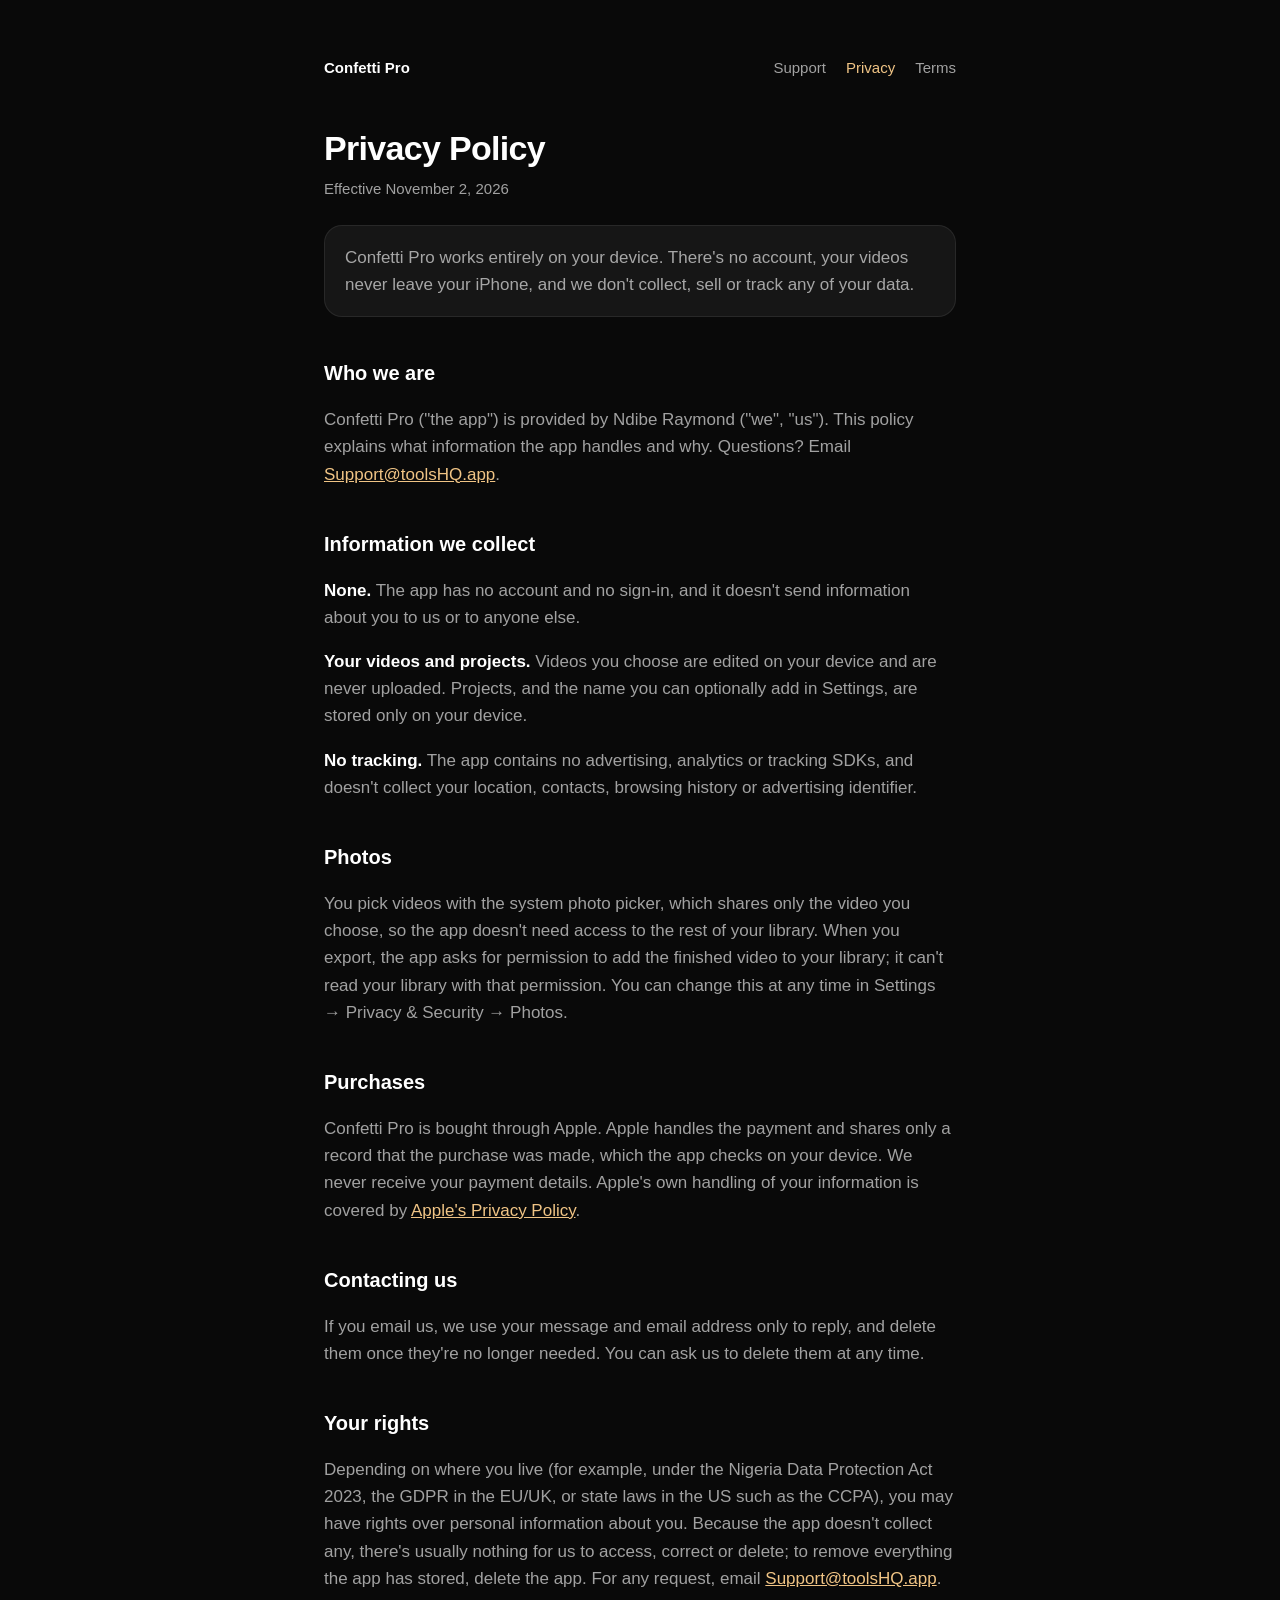
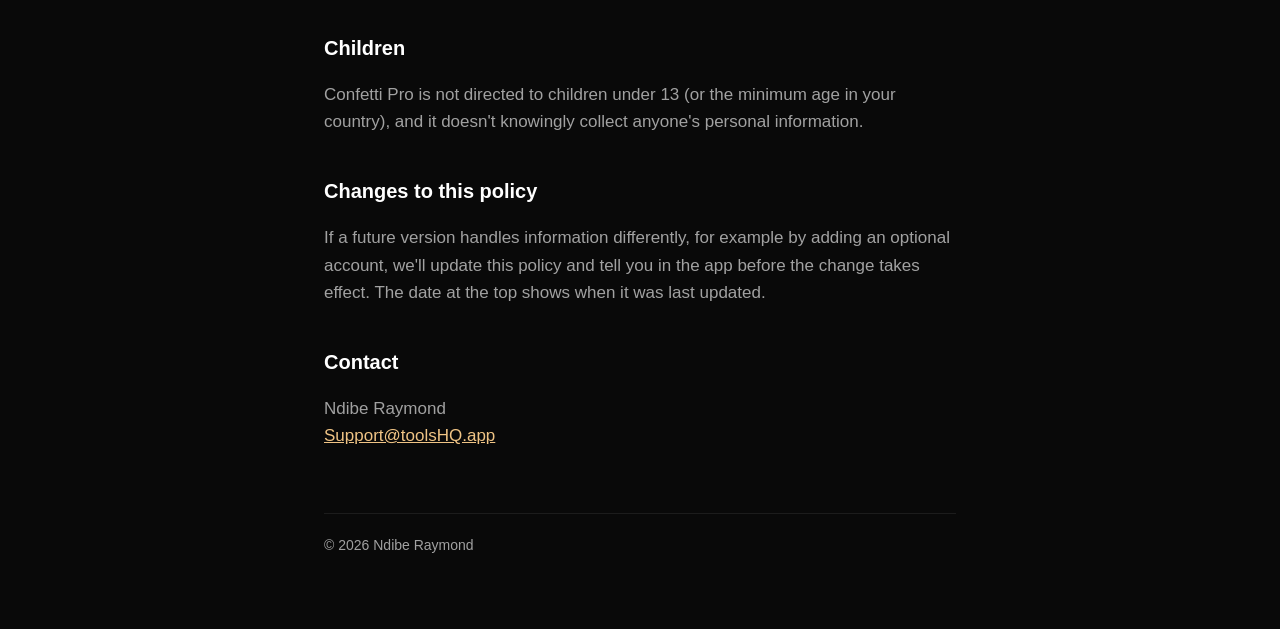
==== privacy.html @ 665484af "Support, privacy and terms pages for Confetti Pro" ====
<!DOCTYPE html>
<html lang="en">
<head>
  <meta charset="utf-8">
  <meta name="viewport" content="width=device-width, initial-scale=1">
  <title>Privacy Policy · Confetti Pro</title>
  <meta name="description" content="Confetti Pro works entirely on your device and doesn't collect, sell or track any of your data.">
  <link rel="stylesheet" href="style.css">
</head>
<body>
<main>
  <nav>
    <a class="brand" href="index.html">Confetti Pro</a>
    <a href="index.html">Support</a>
    <a href="privacy.html" aria-current="page">Privacy</a>
    <a href="terms.html">Terms</a>
  </nav>

  <h1>Privacy Policy</h1>
  <p class="updated">Effective November 2, 2026</p>
  <p class="summary">Confetti Pro works entirely on your device. There's no account, your videos never leave your iPhone, and we don't collect, sell or track any of your data.</p>

  <h2>Who we are</h2>
  <p>Confetti Pro ("the app") is provided by Ndibe Raymond ("we", "us"). This policy explains what information the app handles and why. Questions? Email <a href="mailto:Support@toolsHQ.app">Support@toolsHQ.app</a>.</p>

  <h2>Information we collect</h2>
  <p><strong>None.</strong> The app has no account and no sign-in, and it doesn't send information about you to us or to anyone else.</p>
  <p><strong>Your videos and projects.</strong> Videos you choose are edited on your device and are never uploaded. Projects, and the name you can optionally add in Settings, are stored only on your device.</p>
  <p><strong>No tracking.</strong> The app contains no advertising, analytics or tracking SDKs, and doesn't collect your location, contacts, browsing history or advertising identifier.</p>

  <h2>Photos</h2>
  <p>You pick videos with the system photo picker, which shares only the video you choose, so the app doesn't need access to the rest of your library. When you export, the app asks for permission to add the finished video to your library; it can't read your library with that permission. You can change this at any time in Settings → Privacy &amp; Security → Photos.</p>

  <h2>Purchases</h2>
  <p>Confetti Pro is bought through Apple. Apple handles the payment and shares only a record that the purchase was made, which the app checks on your device. We never receive your payment details. Apple's own handling of your information is covered by <a href="https://www.apple.com/legal/privacy/">Apple's Privacy Policy</a>.</p>

  <h2>Contacting us</h2>
  <p>If you email us, we use your message and email address only to reply, and delete them once they're no longer needed. You can ask us to delete them at any time.</p>

  <h2>Your rights</h2>
  <p>Depending on where you live (for example, under the Nigeria Data Protection Act 2023, the GDPR in the EU/UK, or state laws in the US such as the CCPA), you may have rights over personal information about you. Because the app doesn't collect any, there's usually nothing for us to access, correct or delete; to remove everything the app has stored, delete the app. For any request, email <a href="mailto:Support@toolsHQ.app">Support@toolsHQ.app</a>.</p>

  <h2>Children</h2>
  <p>Confetti Pro is not directed to children under 13 (or the minimum age in your country), and it doesn't knowingly collect anyone's personal information.</p>

  <h2>Changes to this policy</h2>
  <p>If a future version handles information differently, for example by adding an optional account, we'll update this policy and tell you in the app before the change takes effect. The date at the top shows when it was last updated.</p>

  <h2>Contact</h2>
  <p>Ndibe Raymond<br><a href="mailto:Support@toolsHQ.app">Support@toolsHQ.app</a></p>

  <footer>© 2026 Ndibe Raymond</footer>
</main>
</body>
</html>
---- style.css ----
/* Matches the app: near-black canvas, white text, champagne gold accents. */
:root {
  --canvas: #090909;
  --surface: #161616;
  --hairline: rgba(255, 255, 255, 0.08);
  --text: #ffffff;
  --text-secondary: rgba(255, 255, 255, 0.62);
  --gold: #f0c485;
  --gold-bright: #ffd678;
}

* { box-sizing: border-box; }

html { color-scheme: dark; }

body {
  margin: 0;
  background: var(--canvas);
  color: var(--text);
  font: 17px/1.6 -apple-system, BlinkMacSystemFont, "SF Pro Text", "Helvetica Neue", Arial, sans-serif;
  -webkit-font-smoothing: antialiased;
}

main {
  max-width: 680px;
  margin: 0 auto;
  padding: 56px 24px 72px;
}

nav {
  display: flex;
  gap: 20px;
  margin-bottom: 48px;
  font-size: 15px;
}

nav a { color: var(--text-secondary); text-decoration: none; }
nav a:hover, nav a[aria-current="page"] { color: var(--gold); }

.brand { color: var(--text); font-weight: 600; margin-right: auto; }

h1 {
  font-size: 34px;
  line-height: 1.2;
  letter-spacing: -0.02em;
  margin: 0 0 8px;
}

h2 {
  font-size: 20px;
  margin: 40px 0 8px;
}

.updated { color: var(--text-secondary); font-size: 15px; margin: 0 0 24px; }

.summary {
  background: var(--surface);
  border: 1px solid var(--hairline);
  border-radius: 18px;
  padding: 18px 20px;
  margin: 0 0 8px;
}

p, li { color: var(--text-secondary); }
strong { color: var(--text); font-weight: 600; }
a { color: var(--gold); }
a:hover { color: var(--gold-bright); }
ul { padding-left: 22px; }
li { margin: 6px 0; }

footer {
  margin-top: 64px;
  padding-top: 20px;
  border-top: 1px solid var(--hairline);
  color: var(--text-secondary);
  font-size: 14px;
}
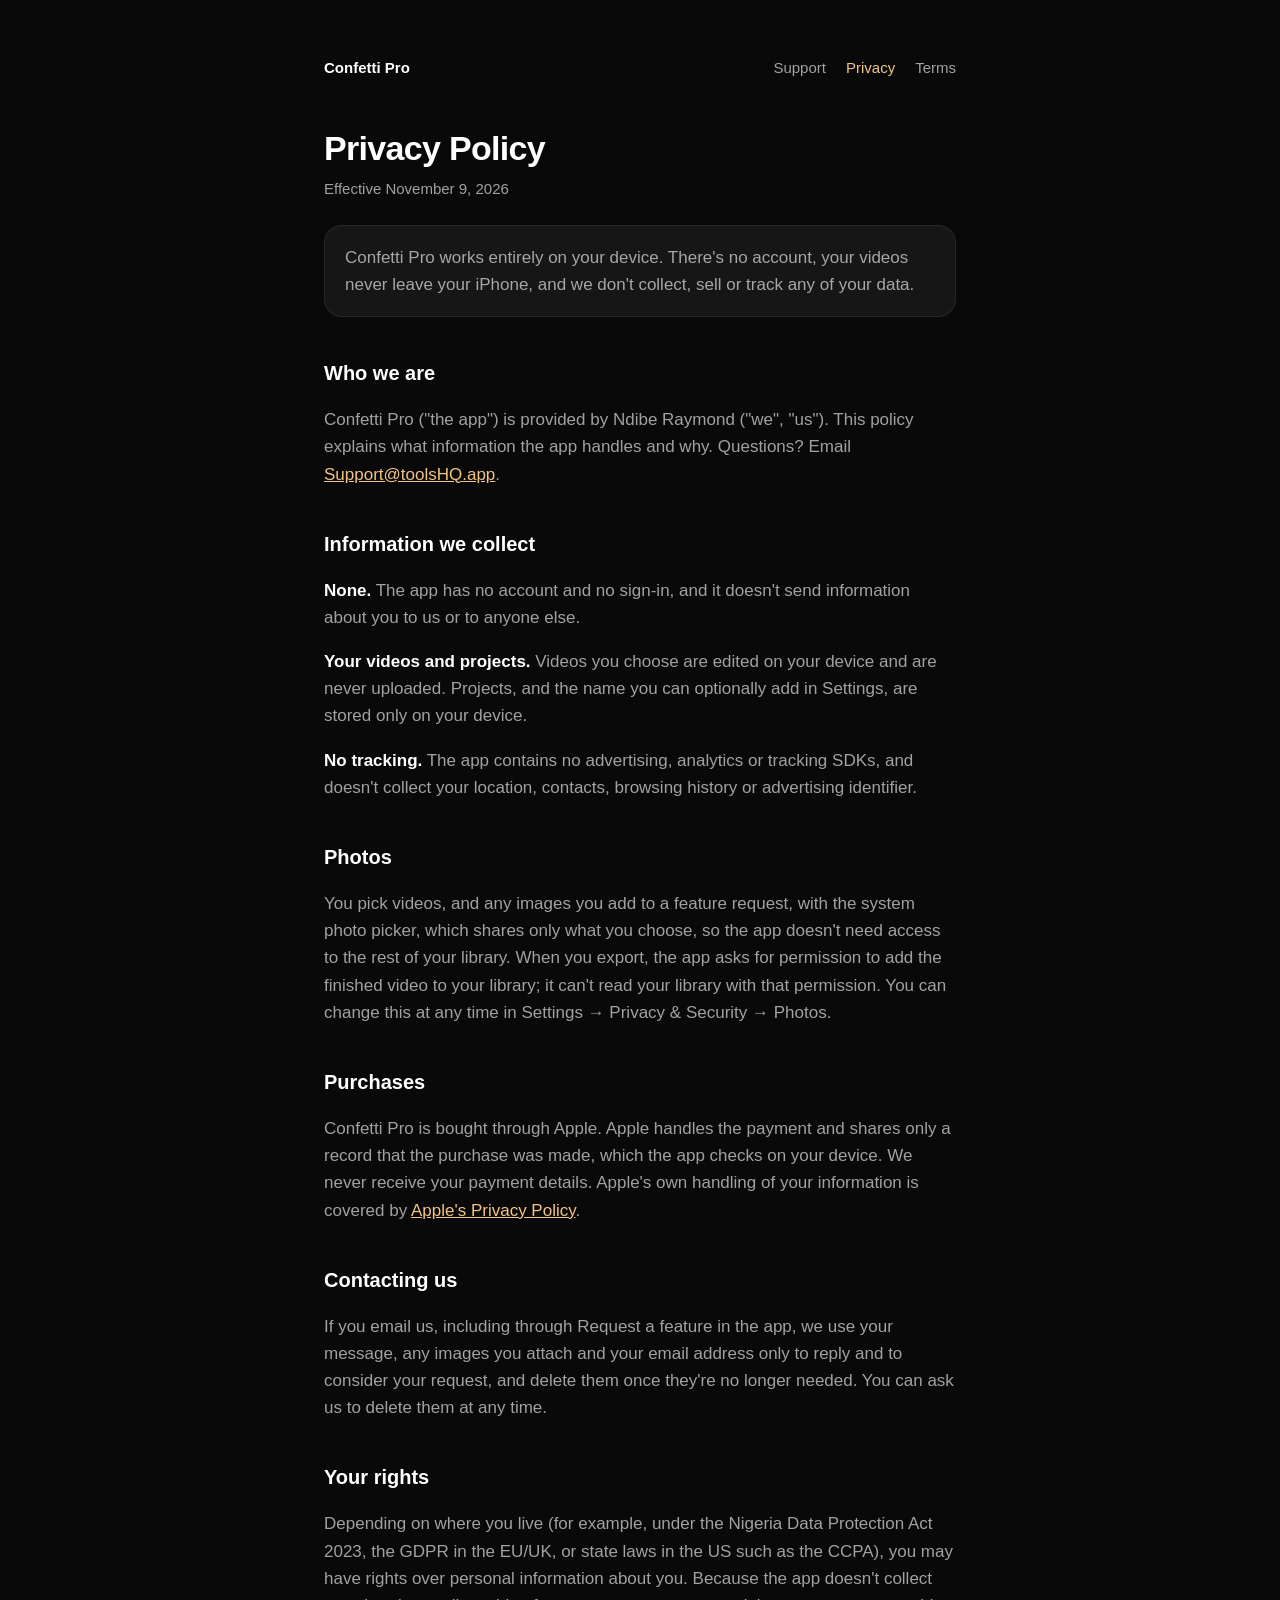
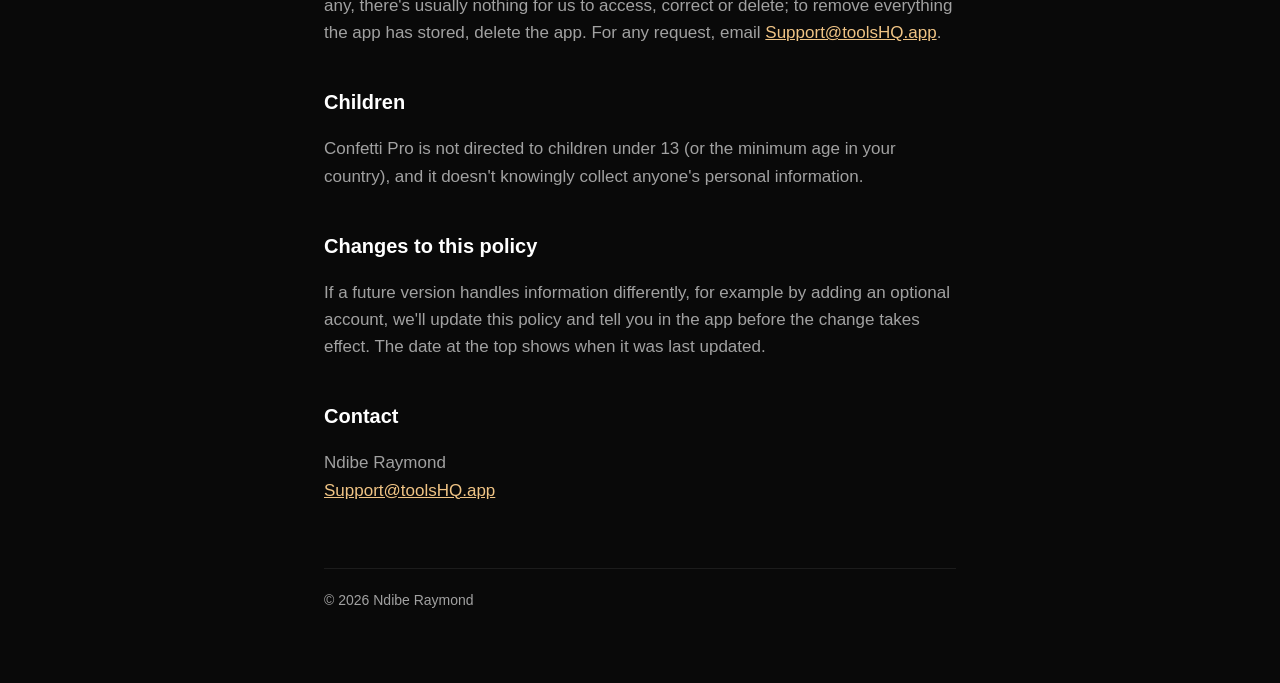
==== commit 8b8efd92: "New Privacy copy changes" ====
--- a/privacy.html
+++ b/privacy.html
@@ -17,7 +17,7 @@
   </nav>
 
   <h1>Privacy Policy</h1>
-  <p class="updated">Effective November 2, 2026</p>
+  <p class="updated">Effective November 9, 2026</p>
   <p class="summary">Confetti Pro works entirely on your device. There's no account, your videos never leave your iPhone, and we don't collect, sell or track any of your data.</p>
 
   <h2>Who we are</h2>
@@ -29,13 +29,13 @@
   <p><strong>No tracking.</strong> The app contains no advertising, analytics or tracking SDKs, and doesn't collect your location, contacts, browsing history or advertising identifier.</p>
 
   <h2>Photos</h2>
-  <p>You pick videos with the system photo picker, which shares only the video you choose, so the app doesn't need access to the rest of your library. When you export, the app asks for permission to add the finished video to your library; it can't read your library with that permission. You can change this at any time in Settings → Privacy &amp; Security → Photos.</p>
+  <p>You pick videos, and any images you add to a feature request, with the system photo picker, which shares only what you choose, so the app doesn't need access to the rest of your library. When you export, the app asks for permission to add the finished video to your library; it can't read your library with that permission. You can change this at any time in Settings → Privacy &amp; Security → Photos.</p>
 
   <h2>Purchases</h2>
   <p>Confetti Pro is bought through Apple. Apple handles the payment and shares only a record that the purchase was made, which the app checks on your device. We never receive your payment details. Apple's own handling of your information is covered by <a href="https://www.apple.com/legal/privacy/">Apple's Privacy Policy</a>.</p>
 
   <h2>Contacting us</h2>
-  <p>If you email us, we use your message and email address only to reply, and delete them once they're no longer needed. You can ask us to delete them at any time.</p>
+  <p>If you email us, including through Request a feature in the app, we use your message, any images you attach and your email address only to reply and to consider your request, and delete them once they're no longer needed. You can ask us to delete them at any time.</p>
 
   <h2>Your rights</h2>
   <p>Depending on where you live (for example, under the Nigeria Data Protection Act 2023, the GDPR in the EU/UK, or state laws in the US such as the CCPA), you may have rights over personal information about you. Because the app doesn't collect any, there's usually nothing for us to access, correct or delete; to remove everything the app has stored, delete the app. For any request, email <a href="mailto:Support@toolsHQ.app">Support@toolsHQ.app</a>.</p>
